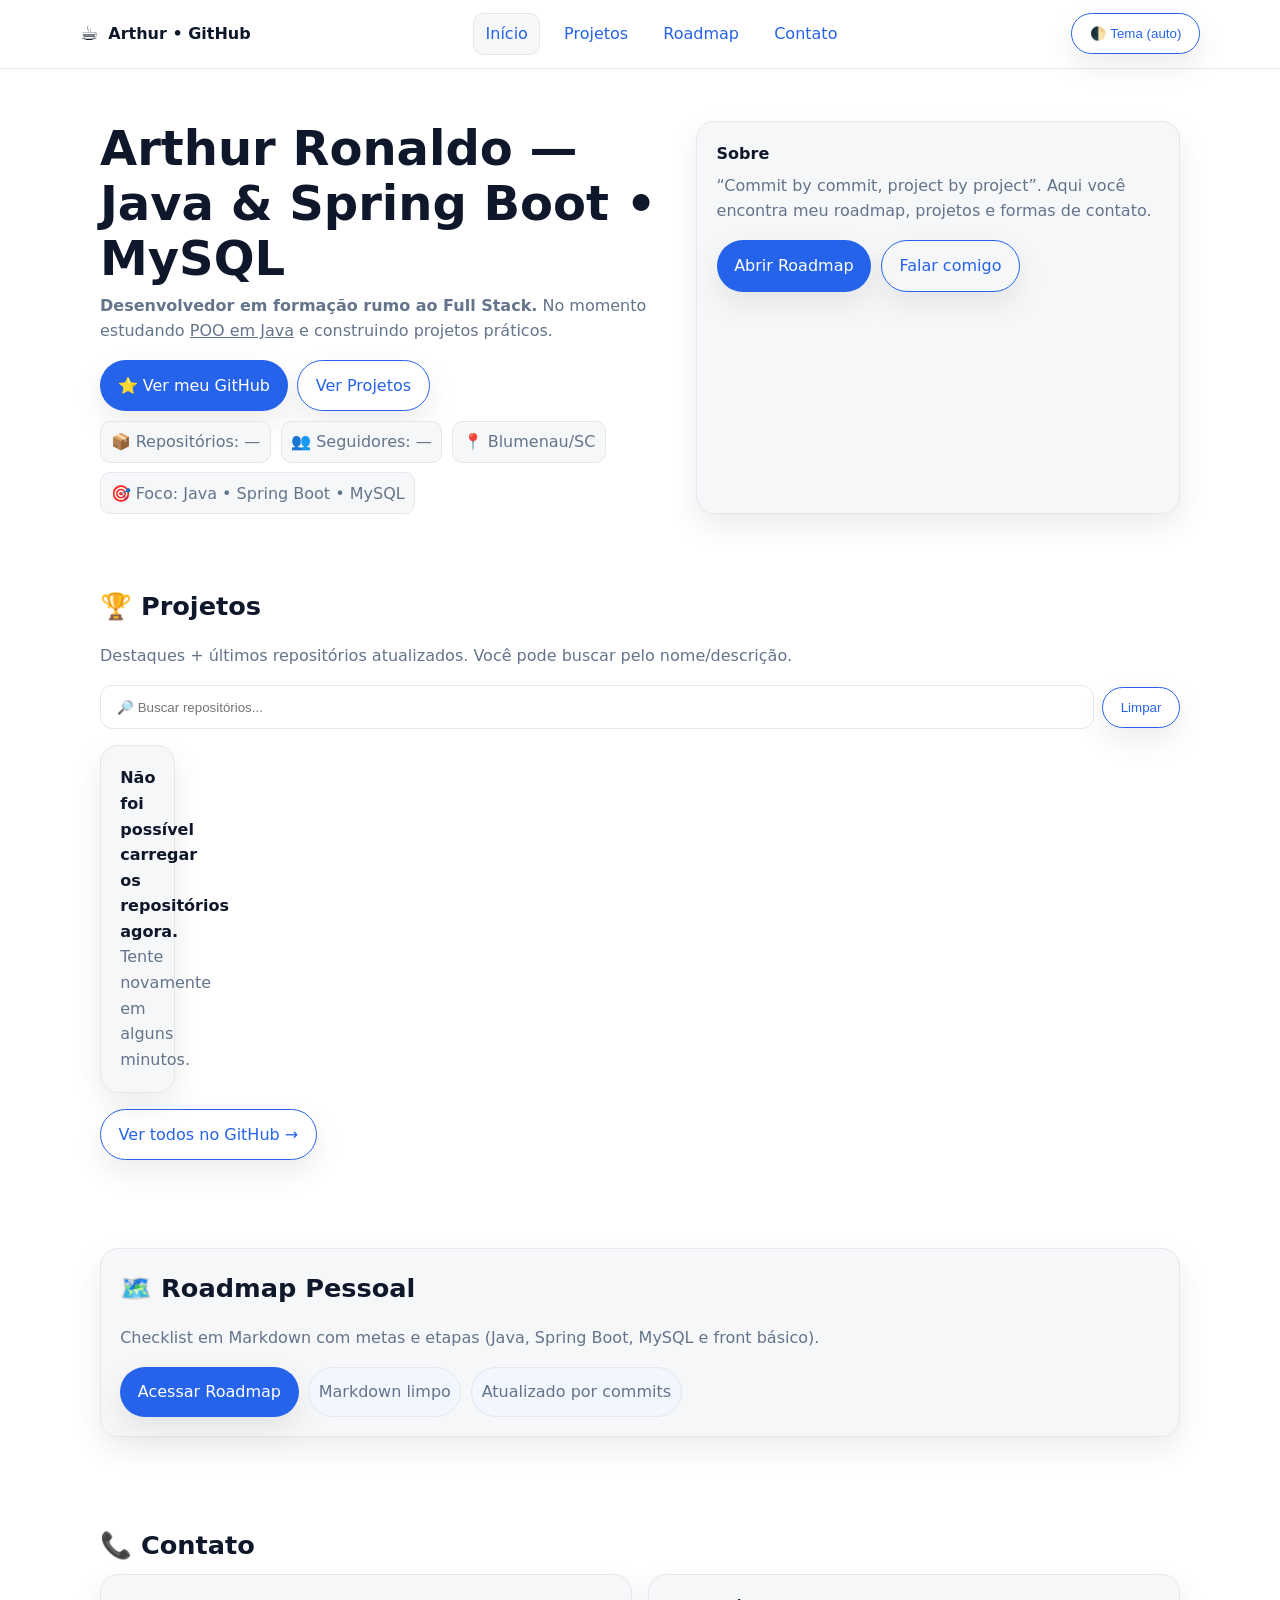
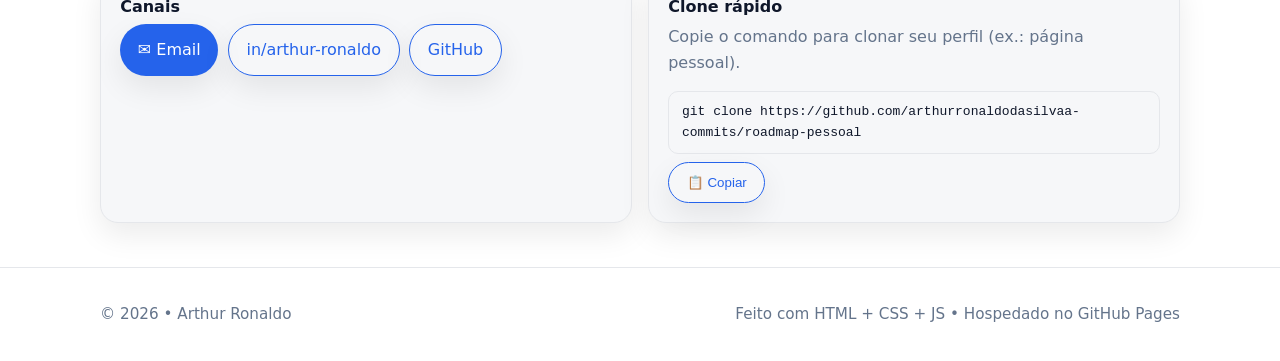
==== index.html @ 1b0ad17e "Create index.html" ====
<!doctype html>
<html lang="pt-BR" data-theme="auto">
<head>
  <meta charset="utf-8" />
  <meta name="viewport" content="width=device-width, initial-scale=1" />
  <title>Arthur • GitHub Portfolio</title>
  <meta name="description" content="Site do Arthur Ronaldo no GitHub — projetos, roadmap e contatos." />
  <meta name="color-scheme" content="light dark" />
  <link rel="icon" href='data:image/svg+xml,<svg xmlns="http://www.w3.org/2000/svg" viewBox="0 0 100 100"><text y=".9em" font-size="90">☕</text></svg>'/>

  <!-- Open Graph -->
  <meta property="og:title" content="Arthur • GitHub Portfolio" />
  <meta property="og:description" content="Java, Spring Boot, MySQL — projetos, roadmap e contatos." />
  <meta property="og:type" content="website" />

  <style>
    :root{
      --bg:#0b0f14; --panel:#0f141b; --text:#e5e7eb; --muted:#9aa4b2; --brand:#60a5fa; --brand2:#3b82f6; --ok:#22c55e; --warn:#f59e0b;
      --border:#1f2937; --radius:18px; --shadow:0 12px 30px rgba(0,0,0,.35); --maxw:1120px;
    }
    @media (prefers-color-scheme: light){
      :root{ --bg:#ffffff; --panel:#f6f7f9; --text:#0f172a; --muted:#64748b; --brand:#2563eb; --brand2:#1d4ed8; --border:#e5e7eb; --shadow:0 12px 30px rgba(0,0,0,.08) }
    }
    html[data-theme="light"]{ --bg:#ffffff; --panel:#f6f7f9; --text:#0f172a; --muted:#64748b; --brand:#2563eb; --brand2:#1d4ed8; --border:#e5e7eb; --shadow:0 12px 30px rgba(0,0,0,.08) }
    html[data-theme="dark"]{ --bg:#0b0f14; --panel:#0f141b; --text:#e5e7eb; --muted:#9aa4b2; --brand:#60a5fa; --brand2:#3b82f6; --border:#1f2937; --shadow:0 12px 30px rgba(0,0,0,.35) }

    *{box-sizing:border-box}
    body{margin:0; font-family: ui-sans-serif,system-ui,Segoe UI,Roboto,Helvetica,Arial; background:var(--bg); color:var(--text); line-height:1.6}
    a{color:var(--brand); text-decoration:none}
    a:hover{text-decoration:underline}
    .wrap{max-width:var(--maxw); margin:0 auto; padding:0 20px}
    .btn{display:inline-flex; align-items:center; gap:.5rem; background:var(--brand); color:#fff; padding:.75rem 1.1rem; border-radius:999px; border:0; box-shadow:var(--shadow); cursor:pointer}
    .btn:hover{background:var(--brand2)}
    .btn.ghost{background:transparent; color:var(--brand); border:1px solid var(--brand)}
    .tag{display:inline-flex; align-items:center; gap:.4rem; padding:.25rem .6rem; border:1px solid var(--border); border-radius:999px; color:var(--muted); background:color-mix(in oklab, var(--brand) 6%, var(--bg))}
    .card{background:var(--panel); border:1px solid var(--border); border-radius:var(--radius); box-shadow:var(--shadow)}
    .grid{display:grid; gap:1rem}
    .cols-12{grid-template-columns:repeat(12,minmax(0,1fr))}
    .col-12{grid-column:span 12} .col-8{grid-column:span 8} .col-6{grid-column:span 6} .col-4{grid-column:span 4}
    @media (max-width: 990px){ .col-8,.col-6,.col-4{grid-column:span 12} }

    header{position:sticky; top:0; z-index:20; backdrop-filter:saturate(180%) blur(8px); background:color-mix(in oklab, var(--bg) 90%, transparent); border-bottom:1px solid var(--border)}
    .nav{display:flex; align-items:center; justify-content:space-between; padding:.8rem 0}
    .brand{display:flex; align-items:center; gap:.6rem; font-weight:700}
    .brand .logo{font-size:1.3rem}
    .menu{display:flex; gap:.8rem; flex-wrap:wrap; align-items:center}
    .menu a{padding:.45rem .7rem; border-radius:10px}
    .menu a.active, .menu a:hover{background:var(--panel); text-decoration:none; border:1px solid var(--border)}

    .hero{padding:52px 0 28px}
    .hero .inner{display:grid; gap:1rem; grid-template-columns: 1.2fr 1fr}
    .hero h1{margin:0 0 .3rem; font-size:clamp(1.8rem, 2.6vw + 1rem, 3rem); line-height:1.15}
    .hero p{margin:.4rem 0 1rem; color:var(--muted)}
    .panel{padding:1.2rem}

    .stats{display:flex; gap:.6rem; flex-wrap:wrap; margin-top:.6rem}
    .stat{display:flex; gap:.4rem; align-items:center; padding:.45rem .6rem; border:1px solid var(--border); border-radius:10px; background:var(--panel); color:var(--muted)}

    .sec{padding:44px 0}
    .sec h2{margin:0 0 .5rem; font-size:1.6rem}
    .repo-grid{display:grid; grid-template-columns:repeat(12,minmax(0,1fr)); gap:1rem}
    .repo-card{grid-column:span 4; display:flex; flex-direction:column; min-height:210px; padding:1rem}
    .repo-card h3{margin:.1rem 0 .2rem; font-size:1.1rem}
    .repo-card p{margin:.2rem 0 .6rem; color:var(--muted)}
    .repo-meta{margin-top:auto; display:flex; gap:.45rem; flex-wrap:wrap}
    @media (max-width: 1100px){ .repo-card{grid-column:span 6} }
    @media (max-width: 720px){ .repo-card{grid-column:span 12} }

    .searchbar{display:flex; gap:.5rem; align-items:center; margin:.5rem 0 1rem}
    .searchbar input{
      width:100%; padding:.85rem 1rem; border:1px solid var(--border); border-radius:12px; background:var(--bg); color:var(--text)
    }

    footer{border-top:1px solid var(--border); padding:34px 0; color:var(--muted); font-size:.95rem}
    .muted{color:var(--muted)}
  </style>
</head>
<body>
  <a class="skip" href="#conteudo" style="position:absolute;left:-9999px;top:auto;width:1px;height:1px;overflow:hidden">Pular para o conteúdo</a>

  <header>
    <div class="wrap nav" role="navigation" aria-label="Principal">
      <div class="brand">
        <span class="logo" aria-hidden="true">☕</span>
        <span>Arthur • GitHub</span>
      </div>
      <nav class="menu">
        <a href="#inicio" class="active">Início</a>
        <a href="#projetos">Projetos</a>
        <a href="#roadmap">Roadmap</a>
        <a href="#contato">Contato</a>
      </nav>
      <div>
        <button id="themeBtn" class="btn ghost" aria-label="Alternar tema">🌓 Tema</button>
      </div>
    </div>
  </header>

  <main id="conteudo" class="wrap">
    <!-- HERO -->
    <section id="inicio" class="hero">
      <div class="inner">
        <div>
          <h1>Arthur Ronaldo — Java & Spring Boot • MySQL</h1>
          <p><strong>Desenvolvedor em formação rumo ao Full Stack.</strong> No momento estudando <u>POO em Java</u> e construindo projetos práticos.</p>
          <div style="display:flex; gap:.6rem; flex-wrap:wrap;">
            <a class="btn" href="https://github.com/arthurronaldodasilvaa-commits" target="_blank" rel="noopener">⭐ Ver meu GitHub</a>
            <a class="btn ghost" href="#projetos">Ver Projetos</a>
          </div>
          <div class="stats">
            <span class="stat" id="stat-repos">📦 Repositórios: —</span>
            <span class="stat" id="stat-followers">👥 Seguidores: —</span>
            <span class="stat" id="stat-location">📍 Blumenau/SC</span>
            <span class="stat">🎯 Foco: Java • Spring Boot • MySQL</span>
          </div>
        </div>
        <aside class="card panel">
          <strong style="display:block;margin-bottom:.4rem">Sobre</strong>
          <p class="muted" style="margin:.2rem 0 1rem">
            “Commit by commit, project by project”. Aqui você encontra meu roadmap, projetos e formas de contato.
          </p>
          <div style="display:flex; gap:.6rem; flex-wrap:wrap;">
            <a class="btn" href="#roadmap">Abrir Roadmap</a>
            <a class="btn ghost" href="#contato">Falar comigo</a>
          </div>
        </aside>
      </div>
    </section>

    <!-- PROJETOS -->
    <section id="projetos" class="sec">
      <h2>🏆 Projetos</h2>
      <p class="muted">Destaques + últimos repositórios atualizados. Você pode buscar pelo nome/descrição.</p>

      <div class="searchbar">
        <input id="search" placeholder="🔎 Buscar repositórios..." aria-label="Buscar repositórios" />
        <button id="clearSearch" class="btn ghost" title="Limpar busca">Limpar</button>
      </div>

      <div id="repos" class="repo-grid"></div>
      <p id="reposEmpty" class="muted" style="display:none;margin-top:.6rem">Nada encontrado. Tente outro termo.</p>

      <div style="margin-top:1rem;display:flex;gap:.6rem;flex-wrap:wrap">
        <a class="btn ghost" target="_blank" rel="noopener" href="https://github.com/arthurronaldodasilvaa-commits?tab=repositories">Ver todos no GitHub →</a>
      </div>
    </section>

    <!-- ROADMAP -->
    <section id="roadmap" class="sec">
      <div class="card panel">
        <h2 style="margin-top:0">🗺️ Roadmap Pessoal</h2>
        <p class="muted">Checklist em Markdown com metas e etapas (Java, Spring Boot, MySQL e front básico).</p>
        <div style="display:flex; gap:.6rem; flex-wrap:wrap;">
          <a class="btn" href="https://github.com/arthurronaldodasilvaa-commits/roadmap-pessoal" target="_blank" rel="noopener">Acessar Roadmap</a>
          <span class="tag">Markdown limpo</span>
          <span class="tag">Atualizado por commits</span>
        </div>
      </div>
    </section>

    <!-- CONTATO -->
    <section id="contato" class="sec">
      <h2>📞 Contato</h2>
      <div class="grid cols-12">
        <div class="card panel col-6">
          <strong style="display:block;margin-bottom:.3rem">Canais</strong>
          <div style="display:flex; gap:.6rem; flex-wrap:wrap;">
            <a class="btn" href="mailto:arthurronaldodasilvaa@gmail.com">✉️ Email</a>
            <a class="btn ghost" href="https://www.linkedin.com/in/arthur-ronaldo-051772383/" target="_blank" rel="noopener">in/arthur-ronaldo</a>
            <a class="btn ghost" href="https://github.com/arthurronaldodasilvaa-commits" target="_blank" rel="noopener">GitHub</a>
          </div>
        </div>
        <div class="card panel col-6">
          <strong style="display:block;margin-bottom:.3rem">Clone rápido</strong>
          <p class="muted" style="margin-top:.2rem">Copie o comando para clonar seu perfil (ex.: página pessoal).</p>
          <div style="display:flex; gap:.5rem; flex-wrap:wrap;">
            <code id="cloneCmd" style="padding:.6rem .8rem; border:1px solid var(--border); border-radius:10px; background:var(--panel); display:inline-block">git clone https://github.com/arthurronaldodasilvaa-commits/roadmap-pessoal</code>
            <button id="copyBtn" class="btn ghost" title="Copiar comando">📋 Copiar</button>
          </div>
          <small id="copyMsg" class="muted"></small>
        </div>
      </div>
    </section>
  </main>

  <footer>
    <div class="wrap" style="display:flex;justify-content:space-between;gap:1rem;flex-wrap:wrap">
      <div>© <span id="year"></span> • Arthur Ronaldo</div>
      <div class="muted">Feito com HTML + CSS + JS • Hospedado no GitHub Pages</div>
    </div>
  </footer>

  <script>
    // ---------- Config ----------
    const USER = "arthurronaldodasilvaa-commits";
    // destaque primeiro estes repositórios (se existirem), na ordem:
    const PINNED = [
      "java-basico-cursoemvideo",
      "java-poo-cursoemvideo",
      "projeto-site",
      "roadmap-pessoal",
      "dev-resource-hub"
    ];
    const MAX_SHOW = 9;

    // ---------- Util ----------
    const $ = (s, r=document)=>r.querySelector(s);
    const $$ = (s, r=document)=>[...r.querySelectorAll(s)];
    const fmtDate = (iso)=> new Intl.DateTimeFormat('pt-BR',{dateStyle:'medium'}).format(new Date(iso));

    // ---------- Tema ----------
    (function initTheme(){
      const saved = localStorage.getItem("theme") || "auto";
      document.documentElement.setAttribute("data-theme", saved);
      const btn = $("#themeBtn");
      const label = ()=> btn.innerText = `🌓 Tema (${document.documentElement.getAttribute('data-theme')})`;
      label();
      btn.addEventListener("click", ()=>{
        const cur = document.documentElement.getAttribute("data-theme");
        const next = cur==="light" ? "dark" : cur==="dark" ? "auto" : "light";
        document.documentElement.setAttribute("data-theme", next);
        localStorage.setItem("theme", next);
        label();
      });
    })();

    // ---------- Footer year ----------
    $("#year").textContent = new Date().getFullYear();

    // ---------- Copy clone cmd ----------
    $("#copyBtn").addEventListener("click", async ()=>{
      try{
        await navigator.clipboard.writeText($("#cloneCmd").textContent.trim());
        $("#copyMsg").textContent = "Comando copiado!";
        setTimeout(()=> $("#copyMsg").textContent="", 1800);
      }catch(e){ $("#copyMsg").textContent = "Não foi possível copiar :(" }
    });

    // ---------- GitHub API ----------
    async function fetchJSON(url){
      const res = await fetch(url, { headers: { "Accept": "application/vnd.github+json" }});
      if(!res.ok) throw new Error(res.status + " " + res.statusText);
      return res.json();
    }

    function repoCard(repo){
      const card = document.createElement("article");
      card.className = "card repo-card";
      card.innerHTML = `
        <h3><a href="${repo.html_url}" target="_blank" rel="noopener">${repo.name}</a></h3>
        <p>${repo.description ? repo.description.replace(/</g,"&lt;") : "Sem descrição."}</p>
        <div class="repo-meta">
          <span class="tag">★ ${repo.stargazers_count}</span>
          <span class="tag">⬆ ${fmtDate(repo.pushed_at)}</span>
          ${repo.language ? `<span class="tag">${repo.language}</span>` : ""}
          ${repo.archived ? `<span class="tag">Arquivado</span>` : ""}
        </div>
      `;
      return card;
    }

    function sortRepos(repos){
      // prioriza PINNED na ordem dada; depois, por atualização
      const map = new Map(repos.map(r => [r.name, r]));
      const pinned = PINNED.map(n => map.get(n)).filter(Boolean);
      const rest = repos
        .filter(r => !PINNED.includes(r.name))
        .sort((a,b)=> new Date(b.pushed_at) - new Date(a.pushed_at));
      return [...pinned, ...rest];
    }

    async function load(){
      try{
        // user stats
        const user = await fetchJSON(`https://api.github.com/users/${USER}`);
        $("#stat-repos").textContent = `📦 Repositórios: ${user.public_repos}`;
        $("#stat-followers").textContent = `👥 Seguidores: ${user.followers}`;

        // repos
        let repos = await fetchJSON(`https://api.github.com/users/${USER}/repos?per_page=100&sort=updated`);
        repos = repos.filter(r => !r.fork); // esconde forks
        repos = sortRepos(repos).slice(0, MAX_SHOW);

        const root = $("#repos");
        root.innerHTML = "";
        repos.forEach(r => root.appendChild(repoCard(r)));

        // busca
        const search = $("#search"), empty = $("#reposEmpty");
        const allCards = () => $$(".repo-card", root);
        const titles = () => $$(".repo-card h3 a", root).map(a=>a.textContent.toLowerCase());
        const descs = () => $$(".repo-card p", root).map(p=>p.textContent.toLowerCase());

        function applyFilter(q){
          const term = q.trim().toLowerCase();
          let visible = 0;
          allCards().forEach((card, i)=>{
            const ok = !term ||
              titles()[i].includes(term) ||
              descs()[i].includes(term);
            card.style.display = ok ? "" : "none";
            if(ok) visible++;
          });
          empty.style.display = visible ? "none" : "block";
        }
        search.addEventListener("input", ()=> applyFilter(search.value));
        $("#clearSearch").addEventListener("click", ()=>{ search.value=""; applyFilter(""); });
      }catch(err){
        console.error(err);
        $("#repos").innerHTML = `<div class="card panel"><strong>Não foi possível carregar os repositórios agora.</strong><br/><span class="muted">Tente novamente em alguns minutos.</span></div>`;
      }
    }
    load();

    // ---------- Nav active on scroll ----------
    const links = [...document.querySelectorAll('.menu a')];
    const sections = links.map(a => document.querySelector(a.getAttribute('href'))).filter(Boolean);
    const obs = new IntersectionObserver((entries)=>{
      entries.forEach(entry=>{
        const id = '#' + entry.target.id;
        const link = links.find(a=>a.getAttribute('href')===id);
        if(link){
          if(entry.isIntersecting){
            links.forEach(l=>l.classList.remove('active'));
            link.classList.add('active');
          }
        }
      });
    }, { rootMargin: '-45% 0px -50% 0px' });
    sections.forEach(s=> obs.observe(s));
  </script>
</body>
</html>
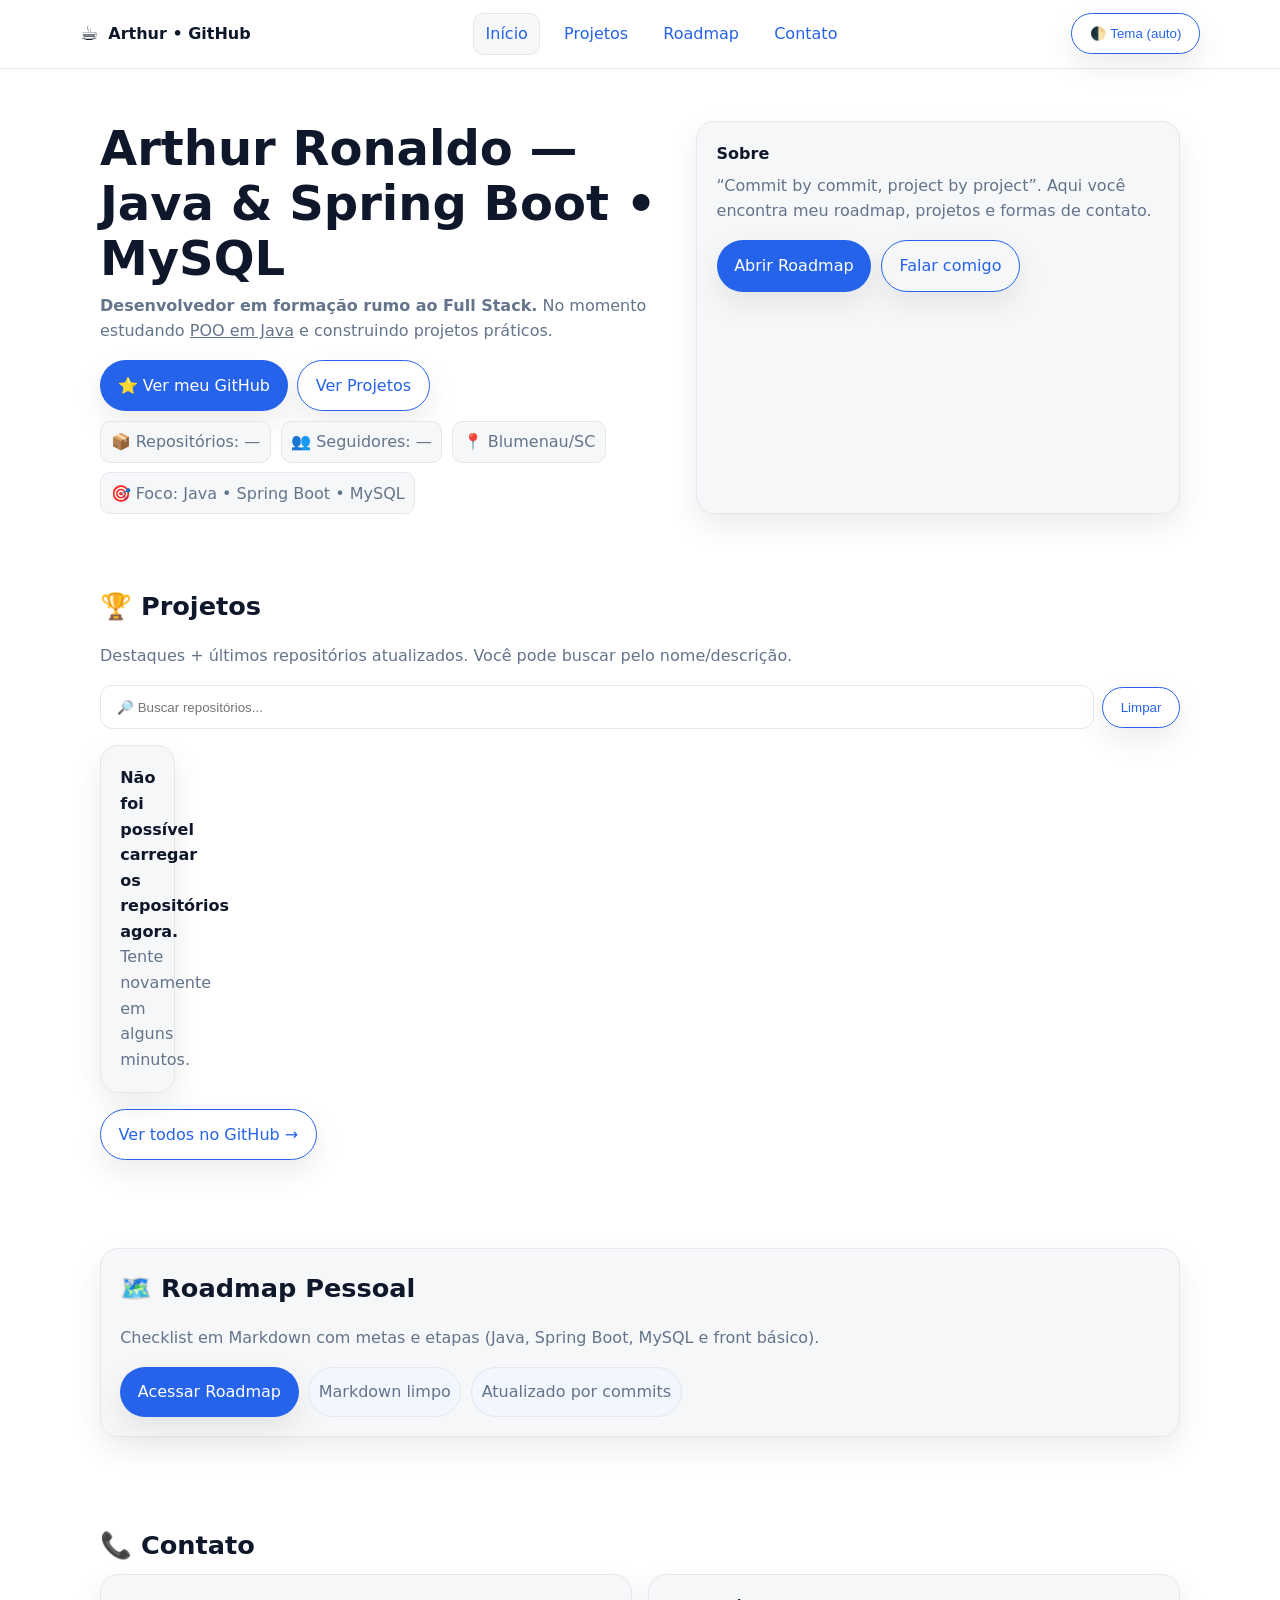
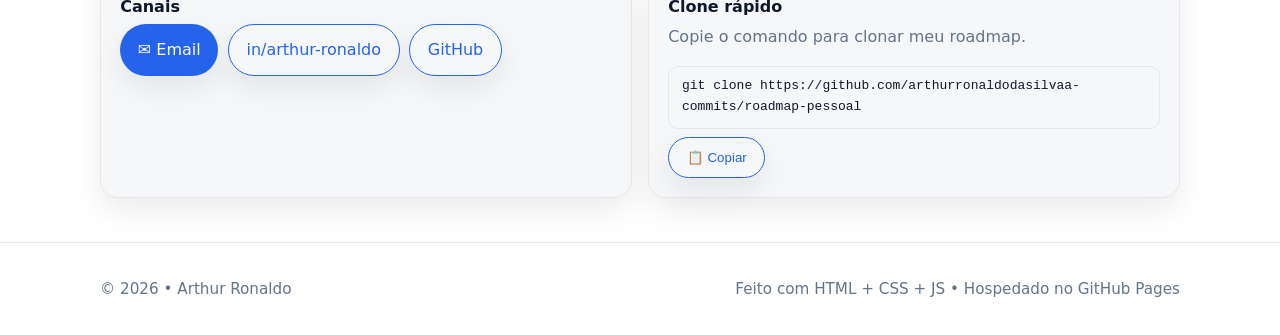
==== commit c1f2edac: "Update index.html" ====
--- a/index.html
+++ b/index.html
@@ -151,7 +151,7 @@
         <h2 style="margin-top:0">🗺️ Roadmap Pessoal</h2>
         <p class="muted">Checklist em Markdown com metas e etapas (Java, Spring Boot, MySQL e front básico).</p>
         <div style="display:flex; gap:.6rem; flex-wrap:wrap;">
-          <a class="btn" href="https://github.com/arthurronaldodasilvaa-commits/roadmap-pessoal" target="_blank" rel="noopener">Acessar Roadmap</a>
+          <a class="btn" href="roadmap.html">Acessar Roadmap</a>
           <span class="tag">Markdown limpo</span>
           <span class="tag">Atualizado por commits</span>
         </div>
@@ -172,7 +172,7 @@
         </div>
         <div class="card panel col-6">
           <strong style="display:block;margin-bottom:.3rem">Clone rápido</strong>
-          <p class="muted" style="margin-top:.2rem">Copie o comando para clonar seu perfil (ex.: página pessoal).</p>
+          <p class="muted" style="margin-top:.2rem">Copie o comando para clonar meu roadmap.</p>
           <div style="display:flex; gap:.5rem; flex-wrap:wrap;">
             <code id="cloneCmd" style="padding:.6rem .8rem; border:1px solid var(--border); border-radius:10px; background:var(--panel); display:inline-block">git clone https://github.com/arthurronaldodasilvaa-commits/roadmap-pessoal</code>
             <button id="copyBtn" class="btn ghost" title="Copiar comando">📋 Copiar</button>
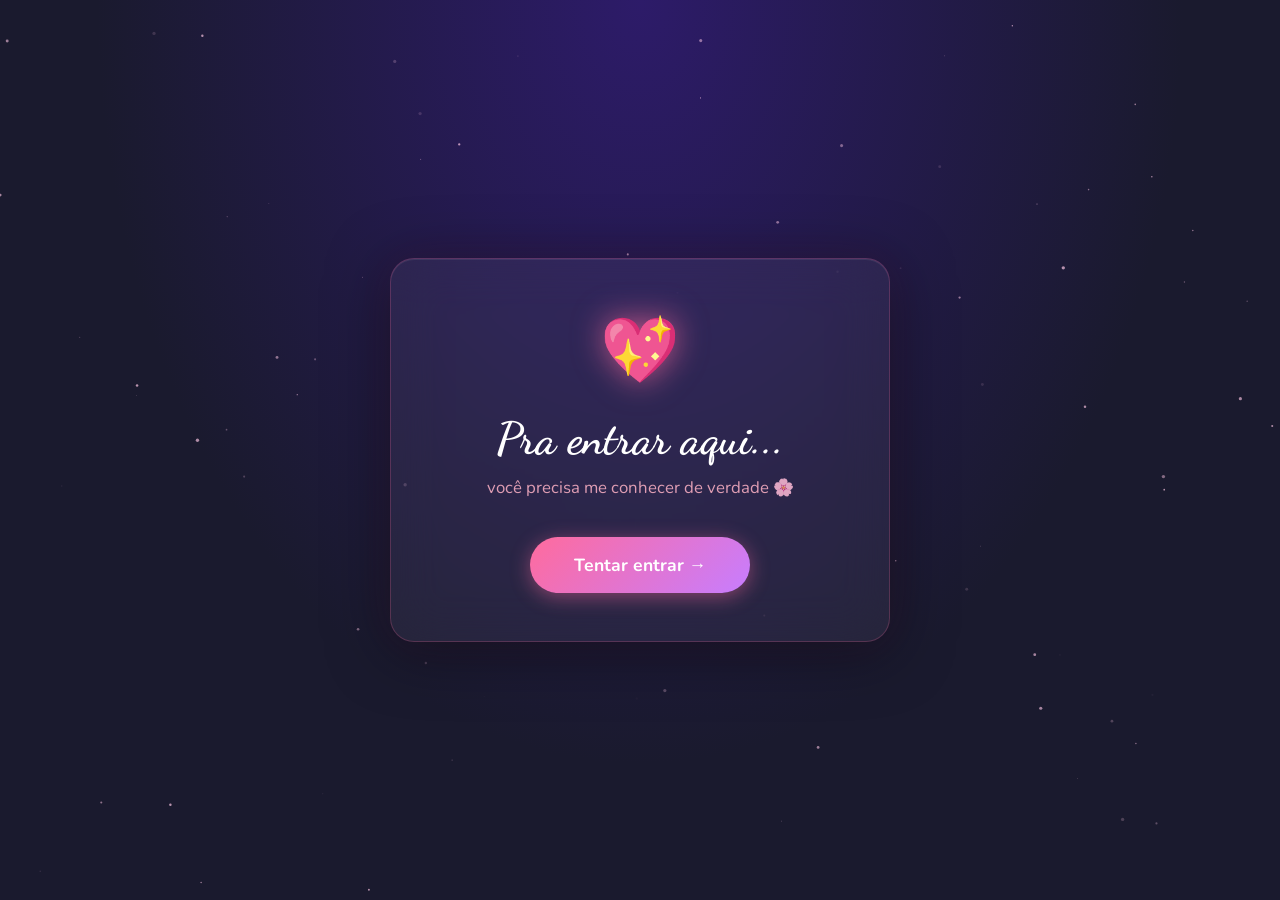
==== commit a32fca7d: "love" ====
--- a/index.html
+++ b/index.html
@@ -1,333 +1,130 @@
-<!doctype html>
-<html lang="pt-BR" data-theme="auto">
+<!DOCTYPE html>
+<html lang="pt-BR">
 <head>
-  <meta charset="utf-8" />
-  <meta name="viewport" content="width=device-width, initial-scale=1" />
-  <title>Arthur • GitHub Portfolio</title>
-  <meta name="description" content="Site do Arthur Ronaldo no GitHub — projetos, roadmap e contatos." />
-  <meta name="color-scheme" content="light dark" />
-  <link rel="icon" href='data:image/svg+xml,<svg xmlns="http://www.w3.org/2000/svg" viewBox="0 0 100 100"><text y=".9em" font-size="90">☕</text></svg>'/>
-
-  <!-- Open Graph -->
-  <meta property="og:title" content="Arthur • GitHub Portfolio" />
-  <meta property="og:description" content="Java, Spring Boot, MySQL — projetos, roadmap e contatos." />
-  <meta property="og:type" content="website" />
-
-  <style>
-    :root{
-      --bg:#0b0f14; --panel:#0f141b; --text:#e5e7eb; --muted:#9aa4b2; --brand:#60a5fa; --brand2:#3b82f6; --ok:#22c55e; --warn:#f59e0b;
-      --border:#1f2937; --radius:18px; --shadow:0 12px 30px rgba(0,0,0,.35); --maxw:1120px;
-    }
-    @media (prefers-color-scheme: light){
-      :root{ --bg:#ffffff; --panel:#f6f7f9; --text:#0f172a; --muted:#64748b; --brand:#2563eb; --brand2:#1d4ed8; --border:#e5e7eb; --shadow:0 12px 30px rgba(0,0,0,.08) }
-    }
-    html[data-theme="light"]{ --bg:#ffffff; --panel:#f6f7f9; --text:#0f172a; --muted:#64748b; --brand:#2563eb; --brand2:#1d4ed8; --border:#e5e7eb; --shadow:0 12px 30px rgba(0,0,0,.08) }
-    html[data-theme="dark"]{ --bg:#0b0f14; --panel:#0f141b; --text:#e5e7eb; --muted:#9aa4b2; --brand:#60a5fa; --brand2:#3b82f6; --border:#1f2937; --shadow:0 12px 30px rgba(0,0,0,.35) }
-
-    *{box-sizing:border-box}
-    body{margin:0; font-family: ui-sans-serif,system-ui,Segoe UI,Roboto,Helvetica,Arial; background:var(--bg); color:var(--text); line-height:1.6}
-    a{color:var(--brand); text-decoration:none}
-    a:hover{text-decoration:underline}
-    .wrap{max-width:var(--maxw); margin:0 auto; padding:0 20px}
-    .btn{display:inline-flex; align-items:center; gap:.5rem; background:var(--brand); color:#fff; padding:.75rem 1.1rem; border-radius:999px; border:0; box-shadow:var(--shadow); cursor:pointer}
-    .btn:hover{background:var(--brand2)}
-    .btn.ghost{background:transparent; color:var(--brand); border:1px solid var(--brand)}
-    .tag{display:inline-flex; align-items:center; gap:.4rem; padding:.25rem .6rem; border:1px solid var(--border); border-radius:999px; color:var(--muted); background:color-mix(in oklab, var(--brand) 6%, var(--bg))}
-    .card{background:var(--panel); border:1px solid var(--border); border-radius:var(--radius); box-shadow:var(--shadow)}
-    .grid{display:grid; gap:1rem}
-    .cols-12{grid-template-columns:repeat(12,minmax(0,1fr))}
-    .col-12{grid-column:span 12} .col-8{grid-column:span 8} .col-6{grid-column:span 6} .col-4{grid-column:span 4}
-    @media (max-width: 990px){ .col-8,.col-6,.col-4{grid-column:span 12} }
-
-    header{position:sticky; top:0; z-index:20; backdrop-filter:saturate(180%) blur(8px); background:color-mix(in oklab, var(--bg) 90%, transparent); border-bottom:1px solid var(--border)}
-    .nav{display:flex; align-items:center; justify-content:space-between; padding:.8rem 0}
-    .brand{display:flex; align-items:center; gap:.6rem; font-weight:700}
-    .brand .logo{font-size:1.3rem}
-    .menu{display:flex; gap:.8rem; flex-wrap:wrap; align-items:center}
-    .menu a{padding:.45rem .7rem; border-radius:10px}
-    .menu a.active, .menu a:hover{background:var(--panel); text-decoration:none; border:1px solid var(--border)}
-
-    .hero{padding:52px 0 28px}
-    .hero .inner{display:grid; gap:1rem; grid-template-columns: 1.2fr 1fr}
-    .hero h1{margin:0 0 .3rem; font-size:clamp(1.8rem, 2.6vw + 1rem, 3rem); line-height:1.15}
-    .hero p{margin:.4rem 0 1rem; color:var(--muted)}
-    .panel{padding:1.2rem}
-
-    .stats{display:flex; gap:.6rem; flex-wrap:wrap; margin-top:.6rem}
-    .stat{display:flex; gap:.4rem; align-items:center; padding:.45rem .6rem; border:1px solid var(--border); border-radius:10px; background:var(--panel); color:var(--muted)}
-
-    .sec{padding:44px 0}
-    .sec h2{margin:0 0 .5rem; font-size:1.6rem}
-    .repo-grid{display:grid; grid-template-columns:repeat(12,minmax(0,1fr)); gap:1rem}
-    .repo-card{grid-column:span 4; display:flex; flex-direction:column; min-height:210px; padding:1rem}
-    .repo-card h3{margin:.1rem 0 .2rem; font-size:1.1rem}
-    .repo-card p{margin:.2rem 0 .6rem; color:var(--muted)}
-    .repo-meta{margin-top:auto; display:flex; gap:.45rem; flex-wrap:wrap}
-    @media (max-width: 1100px){ .repo-card{grid-column:span 6} }
-    @media (max-width: 720px){ .repo-card{grid-column:span 12} }
-
-    .searchbar{display:flex; gap:.5rem; align-items:center; margin:.5rem 0 1rem}
-    .searchbar input{
-      width:100%; padding:.85rem 1rem; border:1px solid var(--border); border-radius:12px; background:var(--bg); color:var(--text)
-    }
-
-    footer{border-top:1px solid var(--border); padding:34px 0; color:var(--muted); font-size:.95rem}
-    .muted{color:var(--muted)}
-  </style>
+  <meta charset="UTF-8" />
+  <meta name="viewport" content="width=device-width, initial-scale=1.0" />
+  <title>💕 Shawty</title>
+  <link rel="stylesheet" href="css/base.css" />
+  <link rel="stylesheet" href="css/quiz.css" />
 </head>
 <body>
-  <a class="skip" href="#conteudo" style="position:absolute;left:-9999px;top:auto;width:1px;height:1px;overflow:hidden">Pular para o conteúdo</a>
 
-  <header>
-    <div class="wrap nav" role="navigation" aria-label="Principal">
-      <div class="brand">
-        <span class="logo" aria-hidden="true">☕</span>
-        <span>Arthur • GitHub</span>
-      </div>
-      <nav class="menu">
-        <a href="#inicio" class="active">Início</a>
-        <a href="#projetos">Projetos</a>
-        <a href="#roadmap">Roadmap</a>
-        <a href="#contato">Contato</a>
-      </nav>
-      <div>
-        <button id="themeBtn" class="btn ghost" aria-label="Alternar tema">🌓 Tema</button>
+  <!-- Estrelas animadas no fundo -->
+  <canvas class="particles" id="particles"></canvas>
+
+  <!-- Pétalas caindo -->
+  <div class="petals-container" id="petals"></div>
+
+  <main class="quiz-container">
+
+    <!-- ── Tela de boas-vindas ── -->
+    <div class="quiz-screen active" id="screen-welcome">
+      <div class="welcome-card">
+        <span class="heart-icon">💖</span>
+        <h1 class="welcome-title">Pra entrar aqui...</h1>
+        <p class="welcome-subtitle">você precisa me conhecer de verdade 🌸</p>
+        <button class="btn-start" onclick="startQuiz()">Tentar entrar →</button>
       </div>
     </div>
-  </header>
 
-  <main id="conteudo" class="wrap">
-    <!-- HERO -->
-    <section id="inicio" class="hero">
-      <div class="inner">
-        <div>
-          <h1>Arthur Ronaldo — Java & Spring Boot • MySQL</h1>
-          <p><strong>Desenvolvedor em formação rumo ao Full Stack.</strong> No momento estudando <u>POO em Java</u> e construindo projetos práticos.</p>
-          <div style="display:flex; gap:.6rem; flex-wrap:wrap;">
-            <a class="btn" href="https://github.com/arthurronaldodasilvaa-commits" target="_blank" rel="noopener">⭐ Ver meu GitHub</a>
-            <a class="btn ghost" href="#projetos">Ver Projetos</a>
-          </div>
-          <div class="stats">
-            <span class="stat" id="stat-repos">📦 Repositórios: —</span>
-            <span class="stat" id="stat-followers">👥 Seguidores: —</span>
-            <span class="stat" id="stat-location">📍 Blumenau/SC</span>
-            <span class="stat">🎯 Foco: Java • Spring Boot • MySQL</span>
-          </div>
+    <!-- ── Pergunta 1 — Aniversário do Arthur ── -->
+    <div class="quiz-screen" id="screen-q1">
+      <div class="question-card">
+        <div class="question-number">
+          <span class="heart-filled">♥</span>
+          <span class="heart-empty">♡</span>
+          <span class="heart-empty">♡</span>
         </div>
-        <aside class="card panel">
-          <strong style="display:block;margin-bottom:.4rem">Sobre</strong>
-          <p class="muted" style="margin:.2rem 0 1rem">
-            “Commit by commit, project by project”. Aqui você encontra meu roadmap, projetos e formas de contato.
-          </p>
-          <div style="display:flex; gap:.6rem; flex-wrap:wrap;">
-            <a class="btn" href="#roadmap">Abrir Roadmap</a>
-            <a class="btn ghost" href="#contato">Falar comigo</a>
-          </div>
-        </aside>
+        <div class="question-icon">🎂</div>
+        <h2 class="question-text">Quando o Arthur nasceu?</h2>
+        <p class="question-hint">Use o formato DD/MM/AAAA</p>
+        <div class="input-group">
+          <input
+            type="text"
+            id="answer-q1"
+            class="answer-input"
+            placeholder="DD/MM/AAAA"
+            maxlength="10"
+            autocomplete="off"
+            inputmode="numeric"
+          />
+          <div class="input-feedback" id="feedback-q1"></div>
+        </div>
+        <button class="btn-next" onclick="checkAnswer(1)">Próxima →</button>
       </div>
-    </section>
+    </div>
 
-    <!-- PROJETOS -->
-    <section id="projetos" class="sec">
-      <h2>🏆 Projetos</h2>
-      <p class="muted">Destaques + últimos repositórios atualizados. Você pode buscar pelo nome/descrição.</p>
+    <!-- ── Pergunta 2 — Quando se conheceram ── -->
+    <div class="quiz-screen" id="screen-q2">
+      <div class="question-card">
+        <div class="question-number">
+          <span class="heart-filled">♥</span>
+          <span class="heart-filled">♥</span>
+          <span class="heart-empty">♡</span>
+        </div>
+        <div class="question-icon">🌟</div>
+        <h2 class="question-text">Quando a gente se conheceu?</h2>
+        <p class="question-hint">Use o formato DD/MM/AAAA</p>
+        <div class="input-group">
+          <input
+            type="text"
+            id="answer-q2"
+            class="answer-input"
+            placeholder="DD/MM/AAAA"
+            maxlength="10"
+            autocomplete="off"
+            inputmode="numeric"
+          />
+          <div class="input-feedback" id="feedback-q2"></div>
+        </div>
+        <button class="btn-next" onclick="checkAnswer(2)">Próxima →</button>
+      </div>
+    </div>
 
-      <div class="searchbar">
-        <input id="search" placeholder="🔎 Buscar repositórios..." aria-label="Buscar repositórios" />
-        <button id="clearSearch" class="btn ghost" title="Limpar busca">Limpar</button>
+    <!-- ── Pergunta 3 — Aniversário da Mariana ── -->
+    <div class="quiz-screen" id="screen-q3">
+      <div class="question-card">
+        <div class="question-number">
+          <span class="heart-filled">♥</span>
+          <span class="heart-filled">♥</span>
+          <span class="heart-filled">♥</span>
+        </div>
+        <div class="question-icon">🌸</div>
+        <h2 class="question-text">E quando a Mariana nasceu?</h2>
+        <p class="question-hint">Use o formato DD/MM/AAAA</p>
+        <div class="input-group">
+          <input
+            type="text"
+            id="answer-q3"
+            class="answer-input"
+            placeholder="DD/MM/AAAA"
+            maxlength="10"
+            autocomplete="off"
+            inputmode="numeric"
+          />
+          <div class="input-feedback" id="feedback-q3"></div>
+        </div>
+        <button class="btn-next" onclick="checkAnswer(3)">Entrar 💕</button>
       </div>
+    </div>
 
-      <div id="repos" class="repo-grid"></div>
-      <p id="reposEmpty" class="muted" style="display:none;margin-top:.6rem">Nada encontrado. Tente outro termo.</p>
-
-      <div style="margin-top:1rem;display:flex;gap:.6rem;flex-wrap:wrap">
-        <a class="btn ghost" target="_blank" rel="noopener" href="https://github.com/arthurronaldodasilvaa-commits?tab=repositories">Ver todos no GitHub →</a>
-      </div>
-    </section>
-
-    <!-- ROADMAP -->
-    <section id="roadmap" class="sec">
-      <div class="card panel">
-        <h2 style="margin-top:0">🗺️ Roadmap Pessoal</h2>
-        <p class="muted">Checklist em Markdown com metas e etapas (Java, Spring Boot, MySQL e front básico).</p>
-        <div style="display:flex; gap:.6rem; flex-wrap:wrap;">
-          <a class="btn" href="roadmap.html">Acessar Roadmap</a>
-          <span class="tag">Markdown limpo</span>
-          <span class="tag">Atualizado por commits</span>
+    <!-- ── Tela de sucesso ── -->
+    <div class="quiz-screen" id="screen-success">
+      <div class="success-card">
+        <span class="success-icon">💖</span>
+        <h2 class="success-title">Sabia que era você!</h2>
+        <p class="success-subtitle">Preparei algo especial pra você... 🌸</p>
+        <div class="loading-hearts">
+          <span>💕</span>
+          <span>💗</span>
+          <span>💓</span>
         </div>
       </div>
-    </section>
+    </div>
 
-    <!-- CONTATO -->
-    <section id="contato" class="sec">
-      <h2>📞 Contato</h2>
-      <div class="grid cols-12">
-        <div class="card panel col-6">
-          <strong style="display:block;margin-bottom:.3rem">Canais</strong>
-          <div style="display:flex; gap:.6rem; flex-wrap:wrap;">
-            <a class="btn" href="mailto:arthurronaldodasilvaa@gmail.com">✉️ Email</a>
-            <a class="btn ghost" href="https://www.linkedin.com/in/arthur-ronaldo-051772383/" target="_blank" rel="noopener">in/arthur-ronaldo</a>
-            <a class="btn ghost" href="https://github.com/arthurronaldodasilvaa-commits" target="_blank" rel="noopener">GitHub</a>
-          </div>
-        </div>
-        <div class="card panel col-6">
-          <strong style="display:block;margin-bottom:.3rem">Clone rápido</strong>
-          <p class="muted" style="margin-top:.2rem">Copie o comando para clonar meu roadmap.</p>
-          <div style="display:flex; gap:.5rem; flex-wrap:wrap;">
-            <code id="cloneCmd" style="padding:.6rem .8rem; border:1px solid var(--border); border-radius:10px; background:var(--panel); display:inline-block">git clone https://github.com/arthurronaldodasilvaa-commits/roadmap-pessoal</code>
-            <button id="copyBtn" class="btn ghost" title="Copiar comando">📋 Copiar</button>
-          </div>
-          <small id="copyMsg" class="muted"></small>
-        </div>
-      </div>
-    </section>
   </main>
 
-  <footer>
-    <div class="wrap" style="display:flex;justify-content:space-between;gap:1rem;flex-wrap:wrap">
-      <div>© <span id="year"></span> • Arthur Ronaldo</div>
-      <div class="muted">Feito com HTML + CSS + JS • Hospedado no GitHub Pages</div>
-    </div>
-  </footer>
-
-  <script>
-    // ---------- Config ----------
-    const USER = "arthurronaldodasilvaa-commits";
-    // destaque primeiro estes repositórios (se existirem), na ordem:
-    const PINNED = [
-      "java-basico-cursoemvideo",
-      "java-poo-cursoemvideo",
-      "projeto-site",
-      "roadmap-pessoal",
-      "dev-resource-hub"
-    ];
-    const MAX_SHOW = 9;
-
-    // ---------- Util ----------
-    const $ = (s, r=document)=>r.querySelector(s);
-    const $$ = (s, r=document)=>[...r.querySelectorAll(s)];
-    const fmtDate = (iso)=> new Intl.DateTimeFormat('pt-BR',{dateStyle:'medium'}).format(new Date(iso));
-
-    // ---------- Tema ----------
-    (function initTheme(){
-      const saved = localStorage.getItem("theme") || "auto";
-      document.documentElement.setAttribute("data-theme", saved);
-      const btn = $("#themeBtn");
-      const label = ()=> btn.innerText = `🌓 Tema (${document.documentElement.getAttribute('data-theme')})`;
-      label();
-      btn.addEventListener("click", ()=>{
-        const cur = document.documentElement.getAttribute("data-theme");
-        const next = cur==="light" ? "dark" : cur==="dark" ? "auto" : "light";
-        document.documentElement.setAttribute("data-theme", next);
-        localStorage.setItem("theme", next);
-        label();
-      });
-    })();
-
-    // ---------- Footer year ----------
-    $("#year").textContent = new Date().getFullYear();
-
-    // ---------- Copy clone cmd ----------
-    $("#copyBtn").addEventListener("click", async ()=>{
-      try{
-        await navigator.clipboard.writeText($("#cloneCmd").textContent.trim());
-        $("#copyMsg").textContent = "Comando copiado!";
-        setTimeout(()=> $("#copyMsg").textContent="", 1800);
-      }catch(e){ $("#copyMsg").textContent = "Não foi possível copiar :(" }
-    });
-
-    // ---------- GitHub API ----------
-    async function fetchJSON(url){
-      const res = await fetch(url, { headers: { "Accept": "application/vnd.github+json" }});
-      if(!res.ok) throw new Error(res.status + " " + res.statusText);
-      return res.json();
-    }
-
-    function repoCard(repo){
-      const card = document.createElement("article");
-      card.className = "card repo-card";
-      card.innerHTML = `
-        <h3><a href="${repo.html_url}" target="_blank" rel="noopener">${repo.name}</a></h3>
-        <p>${repo.description ? repo.description.replace(/</g,"&lt;") : "Sem descrição."}</p>
-        <div class="repo-meta">
-          <span class="tag">★ ${repo.stargazers_count}</span>
-          <span class="tag">⬆ ${fmtDate(repo.pushed_at)}</span>
-          ${repo.language ? `<span class="tag">${repo.language}</span>` : ""}
-          ${repo.archived ? `<span class="tag">Arquivado</span>` : ""}
-        </div>
-      `;
-      return card;
-    }
-
-    function sortRepos(repos){
-      // prioriza PINNED na ordem dada; depois, por atualização
-      const map = new Map(repos.map(r => [r.name, r]));
-      const pinned = PINNED.map(n => map.get(n)).filter(Boolean);
-      const rest = repos
-        .filter(r => !PINNED.includes(r.name))
-        .sort((a,b)=> new Date(b.pushed_at) - new Date(a.pushed_at));
-      return [...pinned, ...rest];
-    }
-
-    async function load(){
-      try{
-        // user stats
-        const user = await fetchJSON(`https://api.github.com/users/${USER}`);
-        $("#stat-repos").textContent = `📦 Repositórios: ${user.public_repos}`;
-        $("#stat-followers").textContent = `👥 Seguidores: ${user.followers}`;
-
-        // repos
-        let repos = await fetchJSON(`https://api.github.com/users/${USER}/repos?per_page=100&sort=updated`);
-        repos = repos.filter(r => !r.fork); // esconde forks
-        repos = sortRepos(repos).slice(0, MAX_SHOW);
-
-        const root = $("#repos");
-        root.innerHTML = "";
-        repos.forEach(r => root.appendChild(repoCard(r)));
-
-        // busca
-        const search = $("#search"), empty = $("#reposEmpty");
-        const allCards = () => $$(".repo-card", root);
-        const titles = () => $$(".repo-card h3 a", root).map(a=>a.textContent.toLowerCase());
-        const descs = () => $$(".repo-card p", root).map(p=>p.textContent.toLowerCase());
-
-        function applyFilter(q){
-          const term = q.trim().toLowerCase();
-          let visible = 0;
-          allCards().forEach((card, i)=>{
-            const ok = !term ||
-              titles()[i].includes(term) ||
-              descs()[i].includes(term);
-            card.style.display = ok ? "" : "none";
-            if(ok) visible++;
-          });
-          empty.style.display = visible ? "none" : "block";
-        }
-        search.addEventListener("input", ()=> applyFilter(search.value));
-        $("#clearSearch").addEventListener("click", ()=>{ search.value=""; applyFilter(""); });
-      }catch(err){
-        console.error(err);
-        $("#repos").innerHTML = `<div class="card panel"><strong>Não foi possível carregar os repositórios agora.</strong><br/><span class="muted">Tente novamente em alguns minutos.</span></div>`;
-      }
-    }
-    load();
-
-    // ---------- Nav active on scroll ----------
-    const links = [...document.querySelectorAll('.menu a')];
-    const sections = links.map(a => document.querySelector(a.getAttribute('href'))).filter(Boolean);
-    const obs = new IntersectionObserver((entries)=>{
-      entries.forEach(entry=>{
-        const id = '#' + entry.target.id;
-        const link = links.find(a=>a.getAttribute('href')===id);
-        if(link){
-          if(entry.isIntersecting){
-            links.forEach(l=>l.classList.remove('active'));
-            link.classList.add('active');
-          }
-        }
-      });
-    }, { rootMargin: '-45% 0px -50% 0px' });
-    sections.forEach(s=> obs.observe(s));
-  </script>
+  <script src="js/config.js"></script>
+  <script src="js/quiz.js"></script>
 </body>
 </html>
--- a/css/base.css
+++ b/css/base.css
@@ -0,0 +1,147 @@
+@import url('https://fonts.googleapis.com/css2?family=Dancing+Script:wght@400;600;700&family=Nunito:wght@300;400;600;700;800&family=Playfair+Display:ital,wght@0,400;0,700;1,400&display=swap');
+
+/* ===========================
+   DESIGN SYSTEM — Shawty
+   =========================== */
+
+:root {
+  /* Cores principais */
+  --pink:          #ff6b9d;
+  --pink-light:    #ff8fab;
+  --pink-pale:     #ffb3c6;
+  --pink-blush:    #ffe4ec;
+  --blue:          #6b9dff;
+  --blue-light:    #a8c8ff;
+  --purple:        #c77dff;
+  --purple-dark:   #9b5de5;
+  --navy:          #1a1a2e;
+  --navy-mid:      #16213e;
+  --brown:         #8d6e63;
+  --cream:         #fff8f0;
+  --white:         #ffffff;
+  --gold:          #ffd700;
+  --green-ok:      #4ade80;
+  --red-err:       #ef4444;
+
+  /* Tipografia */
+  --font-romantic: 'Dancing Script', cursive;
+  --font-body:     'Nunito', sans-serif;
+  --font-display:  'Playfair Display', serif;
+
+  /* Sombras */
+  --shadow-sm:   0 2px 8px rgba(0,0,0,.25);
+  --shadow-md:   0 4px 20px rgba(0,0,0,.35);
+  --shadow-lg:   0 8px 40px rgba(0,0,0,.45);
+  --shadow-pink: 0 0 20px rgba(255,107,157,.4);
+  --shadow-glow: 0 0 30px rgba(255,107,157,.6);
+
+  /* Bordas */
+  --radius-sm:   8px;
+  --radius-md:   16px;
+  --radius-lg:   24px;
+  --radius-full: 9999px;
+}
+
+/* ===== Reset ===== */
+*, *::before, *::after {
+  box-sizing: border-box;
+  margin: 0;
+  padding: 0;
+}
+
+html { scroll-behavior: smooth; }
+
+body {
+  font-family: var(--font-body);
+  background: var(--navy);
+  color: var(--white);
+  min-height: 100vh;
+  overflow-x: hidden;
+}
+
+/* ===== Animações ===== */
+@keyframes float {
+  0%, 100% { transform: translateY(0); }
+  50%       { transform: translateY(-12px); }
+}
+
+@keyframes fadeIn {
+  from { opacity: 0; transform: translateY(20px); }
+  to   { opacity: 1; transform: translateY(0); }
+}
+
+@keyframes fadeInScale {
+  from { opacity: 0; transform: scale(.85); }
+  to   { opacity: 1; transform: scale(1); }
+}
+
+@keyframes pulse {
+  0%, 100% { transform: scale(1); }
+  50%       { transform: scale(1.08); }
+}
+
+@keyframes shake {
+  0%, 100% { transform: translateX(0); }
+  20%  { transform: translateX(-8px); }
+  40%  { transform: translateX(8px); }
+  60%  { transform: translateX(-5px); }
+  80%  { transform: translateX(5px); }
+}
+
+@keyframes heartbeat {
+  0%, 100% { transform: scale(1); }
+  14%  { transform: scale(1.18); }
+  28%  { transform: scale(1); }
+  42%  { transform: scale(1.12); }
+  70%  { transform: scale(1); }
+}
+
+@keyframes twinkle {
+  0%, 100% { opacity: .3; transform: scale(.8); }
+  50%       { opacity: 1;  transform: scale(1.1); }
+}
+
+@keyframes slideUp {
+  from { opacity: 0; transform: translateY(40px); }
+  to   { opacity: 1; transform: translateY(0); }
+}
+
+@keyframes bounceIn {
+  0%   { transform: scale(0); opacity: 0; }
+  60%  { transform: scale(1.1); }
+  80%  { transform: scale(.95); }
+  100% { transform: scale(1); opacity: 1; }
+}
+
+@keyframes petalFall {
+  0%   { transform: translateY(-20px) rotate(0deg);   opacity: 0; }
+  10%  { opacity: .7; }
+  90%  { opacity: .7; }
+  100% { transform: translateY(110vh) rotate(380deg); opacity: 0; }
+}
+
+@keyframes ropeSwing {
+  0%, 100% { transform-origin: top center; transform: rotate(-1.5deg); }
+  50%       { transform-origin: top center; transform: rotate(1.5deg); }
+}
+
+@keyframes gradientShift {
+  0%   { background-position: 0% 50%; }
+  50%  { background-position: 100% 50%; }
+  100% { background-position: 0% 50%; }
+}
+
+/* ===== Scrollbar ===== */
+::-webkit-scrollbar       { width: 6px; }
+::-webkit-scrollbar-track { background: var(--navy); }
+::-webkit-scrollbar-thumb { background: var(--pink); border-radius: 3px; }
+
+/* ===== Canvas de partículas (compartilhado) ===== */
+canvas.particles {
+  position: fixed;
+  inset: 0;
+  width: 100%;
+  height: 100%;
+  pointer-events: none;
+  z-index: 0;
+}
--- a/css/quiz.css
+++ b/css/quiz.css
@@ -0,0 +1,266 @@
+/* ===========================
+   QUIZ — Página de Entrada
+   =========================== */
+
+/* Fundo estrelado gerado por canvas no quiz.js */
+body {
+  background: radial-gradient(ellipse at 50% 0%, #2d1b69 0%, #1a1a2e 60%);
+}
+
+/* Pétalas flutuantes */
+.petals-container {
+  position: fixed;
+  inset: 0;
+  pointer-events: none;
+  z-index: 1;
+  overflow: hidden;
+}
+
+.petal {
+  position: absolute;
+  top: -30px;
+  font-size: 1.1rem;
+  animation: petalFall linear infinite;
+  opacity: .75;
+  user-select: none;
+}
+
+/* Container principal */
+.quiz-container {
+  position: relative;
+  min-height: 100vh;
+  display: flex;
+  align-items: center;
+  justify-content: center;
+  z-index: 2;
+  padding: 20px;
+}
+
+/* Cada "tela" do quiz */
+.quiz-screen {
+  position: absolute;
+  width: 100%;
+  max-width: 500px;
+  display: flex;
+  flex-direction: column;
+  align-items: center;
+  opacity: 0;
+  transform: translateY(30px);
+  pointer-events: none;
+  transition: opacity .5s ease, transform .5s cubic-bezier(.34,1.56,.64,1);
+}
+
+.quiz-screen.active {
+  opacity: 1;
+  transform: translateY(0);
+  pointer-events: all;
+  position: relative; /* ocupa espaço no flow quando ativo */
+}
+
+.quiz-screen.exit {
+  opacity: 0;
+  transform: translateY(-30px);
+  transition: opacity .4s ease, transform .4s ease;
+}
+
+/* ─── Cartão base ─── */
+.welcome-card,
+.question-card,
+.success-card {
+  background: rgba(255, 255, 255, .05);
+  backdrop-filter: blur(24px);
+  -webkit-backdrop-filter: blur(24px);
+  border: 1px solid rgba(255, 107, 157, .22);
+  border-radius: var(--radius-lg);
+  padding: 48px 40px;
+  width: 100%;
+  text-align: center;
+  box-shadow:
+    0 8px 60px rgba(0,0,0,.5),
+    0 0 40px rgba(255,107,157,.08),
+    inset 0 1px 0 rgba(255,255,255,.08);
+}
+
+/* ─── Tela de boas-vindas ─── */
+.heart-icon {
+  font-size: 4rem;
+  display: block;
+  margin-bottom: 18px;
+  animation: heartbeat 2s ease-in-out infinite;
+  filter: drop-shadow(0 0 16px rgba(255,107,157,.7));
+}
+
+.welcome-title {
+  font-family: var(--font-romantic);
+  font-size: 2.8rem;
+  color: var(--white);
+  margin-bottom: 10px;
+  line-height: 1.2;
+}
+
+.welcome-subtitle {
+  color: var(--pink-pale);
+  font-size: 1.05rem;
+  margin-bottom: 38px;
+  opacity: .85;
+}
+
+/* ─── Botões ─── */
+.btn-start,
+.btn-next {
+  background: linear-gradient(135deg, var(--pink), var(--purple));
+  color: #fff;
+  border: none;
+  border-radius: var(--radius-full);
+  font-family: var(--font-body);
+  font-size: 1.1rem;
+  font-weight: 700;
+  cursor: pointer;
+  transition: transform .25s ease, box-shadow .25s ease;
+  box-shadow: 0 4px 20px rgba(255,107,157,.45);
+}
+
+.btn-start {
+  padding: 16px 44px;
+}
+
+.btn-next {
+  padding: 16px 44px;
+  width: 100%;
+  margin-top: 4px;
+}
+
+.btn-start:hover,
+.btn-next:hover {
+  transform: translateY(-3px);
+  box-shadow: 0 8px 30px rgba(255,107,157,.6);
+}
+
+.btn-start:active,
+.btn-next:active {
+  transform: translateY(0);
+}
+
+/* ─── Questão ─── */
+.question-number {
+  display: flex;
+  justify-content: center;
+  gap: 14px;
+  margin-bottom: 22px;
+  font-size: 1.8rem;
+}
+
+.heart-filled { color: var(--pink); filter: drop-shadow(0 0 6px var(--pink)); }
+.heart-empty  { color: rgba(255,255,255,.18); }
+
+.question-icon {
+  font-size: 3rem;
+  margin-bottom: 14px;
+}
+
+.question-text {
+  font-family: var(--font-romantic);
+  font-size: 2.1rem;
+  color: var(--white);
+  margin-bottom: 6px;
+  line-height: 1.3;
+}
+
+.question-hint {
+  color: rgba(255,255,255,.45);
+  font-size: .88rem;
+  margin-bottom: 26px;
+}
+
+/* ─── Input ─── */
+.input-group { margin-bottom: 20px; }
+
+.answer-input {
+  width: 100%;
+  background: rgba(255,255,255,.08);
+  border: 2px solid rgba(255,107,157,.28);
+  border-radius: var(--radius-md);
+  padding: 15px 20px;
+  font-family: var(--font-body);
+  font-size: 1.35rem;
+  color: var(--white);
+  text-align: center;
+  letter-spacing: 2px;
+  outline: none;
+  transition: border-color .3s, box-shadow .3s, background .3s;
+}
+
+.answer-input::placeholder { color: rgba(255,255,255,.3); letter-spacing: 1px; }
+
+.answer-input:focus {
+  border-color: var(--pink);
+  box-shadow: 0 0 0 3px rgba(255,107,157,.15);
+  background: rgba(255,255,255,.11);
+}
+
+.answer-input.correct {
+  border-color: var(--green-ok);
+  box-shadow: 0 0 0 3px rgba(74,222,128,.15);
+}
+
+.answer-input.wrong {
+  border-color: var(--red-err);
+  box-shadow: 0 0 0 3px rgba(239,68,68,.15);
+  animation: shake .5s ease;
+}
+
+.input-feedback {
+  min-height: 22px;
+  margin-top: 8px;
+  font-size: .9rem;
+  font-weight: 700;
+  transition: all .3s ease;
+}
+
+.input-feedback.correct { color: var(--green-ok); }
+.input-feedback.wrong   { color: var(--red-err); }
+
+/* ─── Sucesso ─── */
+.success-icon {
+  font-size: 5rem;
+  display: block;
+  margin-bottom: 18px;
+  animation: bounceIn .7s ease forwards;
+  filter: drop-shadow(0 0 24px rgba(255,107,157,.8));
+}
+
+.success-title {
+  font-family: var(--font-romantic);
+  font-size: 2.6rem;
+  color: var(--white);
+  margin-bottom: 10px;
+}
+
+.success-subtitle {
+  color: var(--pink-pale);
+  font-size: 1.05rem;
+  margin-bottom: 28px;
+}
+
+.loading-hearts {
+  display: flex;
+  justify-content: center;
+  gap: 14px;
+  font-size: 1.6rem;
+}
+
+.loading-hearts span:nth-child(1) { animation: float 1s ease-in-out infinite; }
+.loading-hearts span:nth-child(2) { animation: float 1s ease-in-out .2s infinite; }
+.loading-hearts span:nth-child(3) { animation: float 1s ease-in-out .4s infinite; }
+
+/* ─── Responsivo ─── */
+@media (max-width: 480px) {
+  .welcome-card,
+  .question-card,
+  .success-card {
+    padding: 36px 24px;
+  }
+  .welcome-title   { font-size: 2.2rem; }
+  .question-text   { font-size: 1.7rem; }
+  .success-title   { font-size: 2.1rem; }
+}
